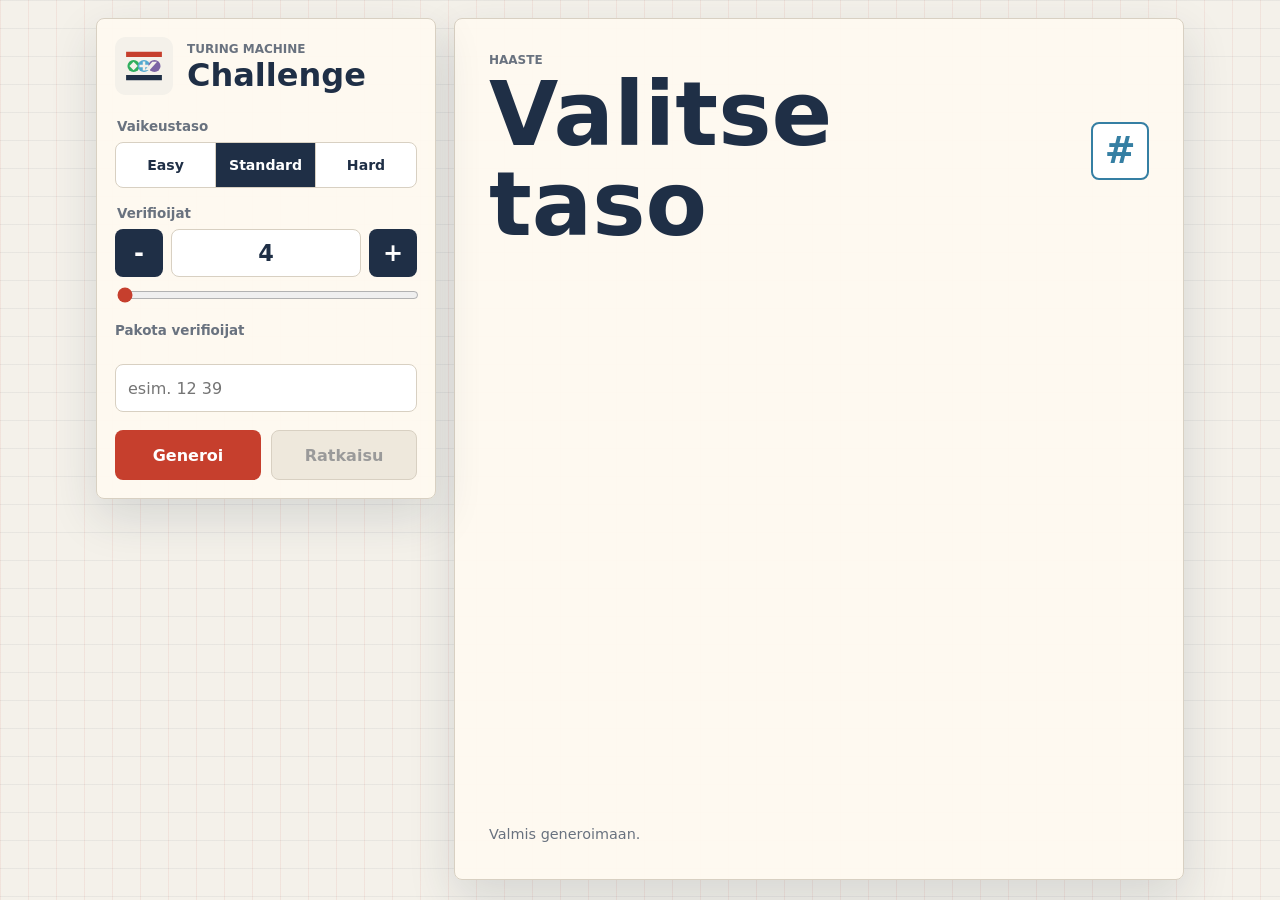
==== index.html @ 28b514d1 "number entry" ====
<!doctype html>
<html lang="fi">
  <head>
    <meta charset="utf-8">
    <meta name="viewport" content="width=device-width, initial-scale=1, viewport-fit=cover">
    <meta name="theme-color" content="#f4f1ea">
    <meta name="apple-mobile-web-app-capable" content="yes">
    <meta name="apple-mobile-web-app-status-bar-style" content="default">
    <meta name="apple-mobile-web-app-title" content="Turing">
    <title>Turing Challenge</title>
    <link rel="manifest" href="manifest.webmanifest">
    <link rel="apple-touch-icon" href="icon.svg">
    <link rel="icon" href="icon.svg" type="image/svg+xml">
    <link rel="stylesheet" href="styles.css?v=3">
  </head>
  <body>
    <main class="app-shell">
      <section class="control-panel" aria-labelledby="app-title">
        <div class="title-row">
          <img class="app-mark" src="icon.svg" alt="">
          <div>
            <p class="eyebrow">Turing Machine</p>
            <h1 id="app-title">Challenge</h1>
          </div>
        </div>

        <form id="challenge-form" class="settings">
          <fieldset>
            <legend>Vaikeustaso</legend>
            <div class="segmented" role="radiogroup" aria-label="Vaikeustaso">
              <label><input type="radio" name="difficulty" value="EASY"><span>Easy</span></label>
              <label><input type="radio" name="difficulty" value="STANDARD" checked><span>Standard</span></label>
              <label><input type="radio" name="difficulty" value="HARD"><span>Hard</span></label>
            </div>
          </fieldset>

          <fieldset>
            <legend>Verifioijat</legend>
            <div class="stepper" role="group" aria-label="Verifioijien määrä">
              <button class="icon-button" type="button" id="decrease-verifiers" aria-label="Vahenna">-</button>
              <output id="verifier-count" for="verifier-range">4</output>
              <button class="icon-button" type="button" id="increase-verifiers" aria-label="Lisää">+</button>
              <input id="verifier-range" name="nbVerif" type="range" min="4" max="6" value="4">
            </div>
          </fieldset>

          <label class="field-label" for="include-verifiers">Pakota verifioijat</label>
          <input id="include-verifiers" name="includeVerifiers" inputmode="text" autocomplete="off" placeholder="esim. 12 39">

          <div class="actions">
            <button class="primary-button" type="submit">Generoi</button>
            <button class="secondary-button" type="button" id="show-solution" disabled>Ratkaisu</button>
          </div>
        </form>
      </section>

      <section class="challenge-panel" aria-live="polite">
        <div class="challenge-header">
          <div>
            <p class="eyebrow">Haaste</p>
            <h2 id="challenge-title">Valitse taso</h2>
          </div>
          <div class="symbol-badge" id="symbol-badge">#</div>
        </div>

        <ol id="verifier-list" class="verifier-list"></ol>

        <div class="solution-panel" id="solution-panel" hidden>
          <p class="eyebrow">Ratkaisu</p>
          <div class="code-display" id="solution-code"></div>
          <p id="criteria-list" class="criteria-list"></p>
        </div>

        <p id="status-line" class="status-line">Valmis generoimaan.</p>
      </section>
    </main>

    <script src="app.js?v=3" defer></script>
  </body>
</html>
---- styles.css ----
:root {
  color-scheme: light;
  --paper: #f4f1ea;
  --ink: #1f2f46;
  --muted: #69727f;
  --line: #d8d0c2;
  --panel: #fffaf1;
  --red: #c63f2d;
  --green: #2fae5e;
  --blue: #357fa3;
  --violet: #725b9d;
  --gold: #b77f39;
  --shadow: 0 18px 48px rgba(31, 47, 70, 0.14);
  font-family: ui-sans-serif, system-ui, -apple-system, BlinkMacSystemFont, "Segoe UI", sans-serif;
}

* {
  box-sizing: border-box;
}

html {
  min-height: 100%;
  background: var(--paper);
}

body {
  min-height: 100vh;
  margin: 0;
  color: var(--ink);
  background:
    linear-gradient(90deg, rgba(198, 63, 45, 0.08) 0 1px, transparent 1px 100%),
    linear-gradient(180deg, rgba(31, 47, 70, 0.06) 0 1px, transparent 1px 100%),
    var(--paper);
  background-size: 28px 28px;
}

button,
input {
  font: inherit;
}

button {
  border: 0;
  cursor: pointer;
}

.app-shell {
  width: min(1120px, 100%);
  min-height: 100vh;
  margin: 0 auto;
  padding: max(18px, env(safe-area-inset-top)) max(16px, env(safe-area-inset-right)) max(20px, env(safe-area-inset-bottom)) max(16px, env(safe-area-inset-left));
  display: grid;
  grid-template-columns: 340px minmax(0, 1fr);
  gap: 18px;
  align-items: stretch;
}

.control-panel,
.challenge-panel {
  border: 1px solid var(--line);
  background: rgba(255, 250, 241, 0.94);
  box-shadow: var(--shadow);
}

.control-panel {
  padding: 18px;
  border-radius: 8px;
  align-self: start;
  position: sticky;
  top: 16px;
}

.challenge-panel {
  min-height: calc(100vh - 40px);
  padding: clamp(18px, 4vw, 34px);
  border-radius: 8px;
  display: flex;
  flex-direction: column;
}

.title-row,
.challenge-header {
  display: flex;
  align-items: center;
  justify-content: space-between;
  gap: 14px;
}

.title-row {
  justify-content: flex-start;
  margin-bottom: 24px;
}

.app-mark {
  width: 58px;
  height: 58px;
  flex: 0 0 auto;
}

.eyebrow {
  margin: 0 0 3px;
  color: var(--muted);
  font-size: 0.75rem;
  font-weight: 800;
  letter-spacing: 0;
  text-transform: uppercase;
}

h1,
h2 {
  margin: 0;
  line-height: 1;
  letter-spacing: 0;
}

h1 {
  font-size: 2rem;
}

h2 {
  font-size: clamp(2rem, 7vw, 5.8rem);
}

.settings {
  display: grid;
  gap: 18px;
}

fieldset {
  min-width: 0;
  margin: 0;
  padding: 0;
  border: 0;
}

legend,
.field-label {
  display: block;
  margin-bottom: 8px;
  color: var(--muted);
  font-size: 0.84rem;
  font-weight: 750;
}

.segmented {
  display: grid;
  grid-template-columns: repeat(3, minmax(0, 1fr));
  border: 1px solid var(--line);
  border-radius: 8px;
  overflow: hidden;
  background: #ffffff;
}

.segmented label {
  min-width: 0;
}

.segmented input {
  position: absolute;
  opacity: 0;
  pointer-events: none;
}

.segmented span {
  display: grid;
  min-height: 44px;
  place-items: center;
  padding: 0 8px;
  color: var(--ink);
  font-size: 0.88rem;
  font-weight: 750;
  border-right: 1px solid var(--line);
}

.segmented label:last-child span {
  border-right: 0;
}

.segmented input:checked + span {
  color: white;
  background: var(--ink);
}

.stepper {
  display: grid;
  grid-template-columns: 48px 1fr 48px;
  gap: 8px;
  align-items: center;
}

.icon-button {
  width: 48px;
  height: 48px;
  border-radius: 8px;
  color: white;
  background: var(--ink);
  font-size: 1.5rem;
  font-weight: 800;
}

#verifier-count {
  display: grid;
  height: 48px;
  place-items: center;
  border: 1px solid var(--line);
  border-radius: 8px;
  background: white;
  font-size: 1.4rem;
  font-weight: 850;
}

#verifier-range {
  grid-column: 1 / -1;
  width: 100%;
  accent-color: var(--red);
}

#include-verifiers {
  width: 100%;
  height: 48px;
  padding: 0 12px;
  border: 1px solid var(--line);
  border-radius: 8px;
  color: var(--ink);
  background: white;
  outline: 0;
}

#include-verifiers:focus {
  border-color: var(--blue);
  box-shadow: 0 0 0 3px rgba(53, 127, 163, 0.18);
}

.actions {
  display: grid;
  grid-template-columns: 1fr 1fr;
  gap: 10px;
}

.primary-button,
.secondary-button {
  min-height: 50px;
  border-radius: 8px;
  font-weight: 850;
}

.primary-button {
  color: white;
  background: var(--red);
}

.secondary-button {
  color: var(--ink);
  border: 1px solid var(--line);
  background: white;
}

.secondary-button:disabled {
  color: #9a9a9a;
  cursor: default;
  background: #eee8dc;
}

.symbol-badge {
  width: 58px;
  height: 58px;
  display: grid;
  place-items: center;
  border: 2px solid currentColor;
  border-radius: 8px;
  color: var(--blue);
  background: white;
  font-size: 2.3rem;
  font-weight: 900;
  line-height: 1;
}

.symbol-badge.lozenge {
  color: var(--green);
}

.symbol-badge.pound {
  color: var(--gold);
}

.symbol-badge.slash {
  color: var(--blue);
}

.symbol-badge.currency {
  color: var(--violet);
}

.verifier-list {
  width: 100%;
  margin: clamp(24px, 5vw, 46px) 0 0;
  padding: 0;
  display: grid;
  grid-template-columns: repeat(auto-fit, minmax(170px, 1fr));
  gap: 12px;
  list-style: none;
  counter-reset: verifiers;
}

.verifier-card {
  min-height: 132px;
  padding: 14px;
  border: 1px solid var(--line);
  border-radius: 8px;
  background: white;
  counter-increment: verifiers;
}

.verifier-card::before {
  content: counter(verifiers, upper-alpha);
  display: inline-grid;
  width: 32px;
  height: 32px;
  margin-right: 8px;
  place-items: center;
  border-radius: 50%;
  color: white;
  background: var(--green);
  font-weight: 900;
}

.verifier-number {
  display: inline-grid;
  width: 42px;
  height: 32px;
  place-items: center;
  border-radius: 6px;
  color: white;
  background: var(--ink);
  font-size: 1.05rem;
  font-weight: 850;
}

.check-card {
  margin-top: 18px;
  display: flex;
  align-items: baseline;
  justify-content: space-between;
  gap: 12px;
}

.check-number {
  font-size: clamp(2rem, 8vw, 3.9rem);
  line-height: 0.9;
  font-weight: 900;
}

.check-symbol {
  font-size: 2rem;
  font-weight: 900;
}

.solution-panel {
  margin-top: auto;
  padding-top: 24px;
}

.code-display {
  margin-top: 8px;
  display: flex;
  gap: 10px;
}

.code-digit {
  width: 58px;
  height: 64px;
  display: grid;
  place-items: center;
  border-radius: 8px;
  color: white;
  font-size: 2.4rem;
  font-weight: 900;
}

.code-digit.blue {
  background: var(--blue);
}

.code-digit.yellow {
  background: var(--gold);
}

.code-digit.purple {
  background: var(--violet);
}

.criteria-list,
.status-line {
  color: var(--muted);
  line-height: 1.45;
}

.criteria-list {
  margin: 12px 0 0;
  font-family: ui-monospace, SFMono-Regular, Menlo, Consolas, monospace;
  font-size: 0.86rem;
}

.status-line {
  margin: auto 0 0;
  padding-top: 18px;
  font-size: 0.9rem;
}

@media (max-width: 780px) {
  .app-shell {
    min-height: auto;
    grid-template-columns: 1fr;
    gap: 12px;
  }

  .control-panel {
    position: static;
  }

  .challenge-panel {
    min-height: auto;
  }

  .challenge-header {
    align-items: start;
  }

  .challenge-header h2 {
    font-size: 2.1rem;
  }

  .symbol-badge {
    width: 48px;
    height: 48px;
    font-size: 1.9rem;
  }

  .verifier-list {
    grid-template-columns: repeat(2, minmax(0, 1fr));
    gap: 8px;
    margin-top: 18px;
  }

  .verifier-card {
    min-height: 94px;
    padding: 10px;
  }

  .verifier-card::before {
    width: 26px;
    height: 26px;
    margin-right: 6px;
    font-size: 0.78rem;
  }

  .verifier-number {
    width: 36px;
    height: 26px;
    font-size: 0.92rem;
  }

  .check-card {
    margin-top: 12px;
  }

  .check-number {
    font-size: 2.25rem;
  }

  .check-symbol {
    font-size: 1.45rem;
  }

  .status-line {
    padding-top: 12px;
    font-size: 0.82rem;
  }
}

@media (max-width: 420px) {
  .segmented span {
    font-size: 0.78rem;
  }

  .actions {
    grid-template-columns: 1fr;
  }

  .challenge-panel {
    padding: 16px;
  }

  .verifier-list {
    grid-template-columns: repeat(2, minmax(0, 1fr));
  }
}
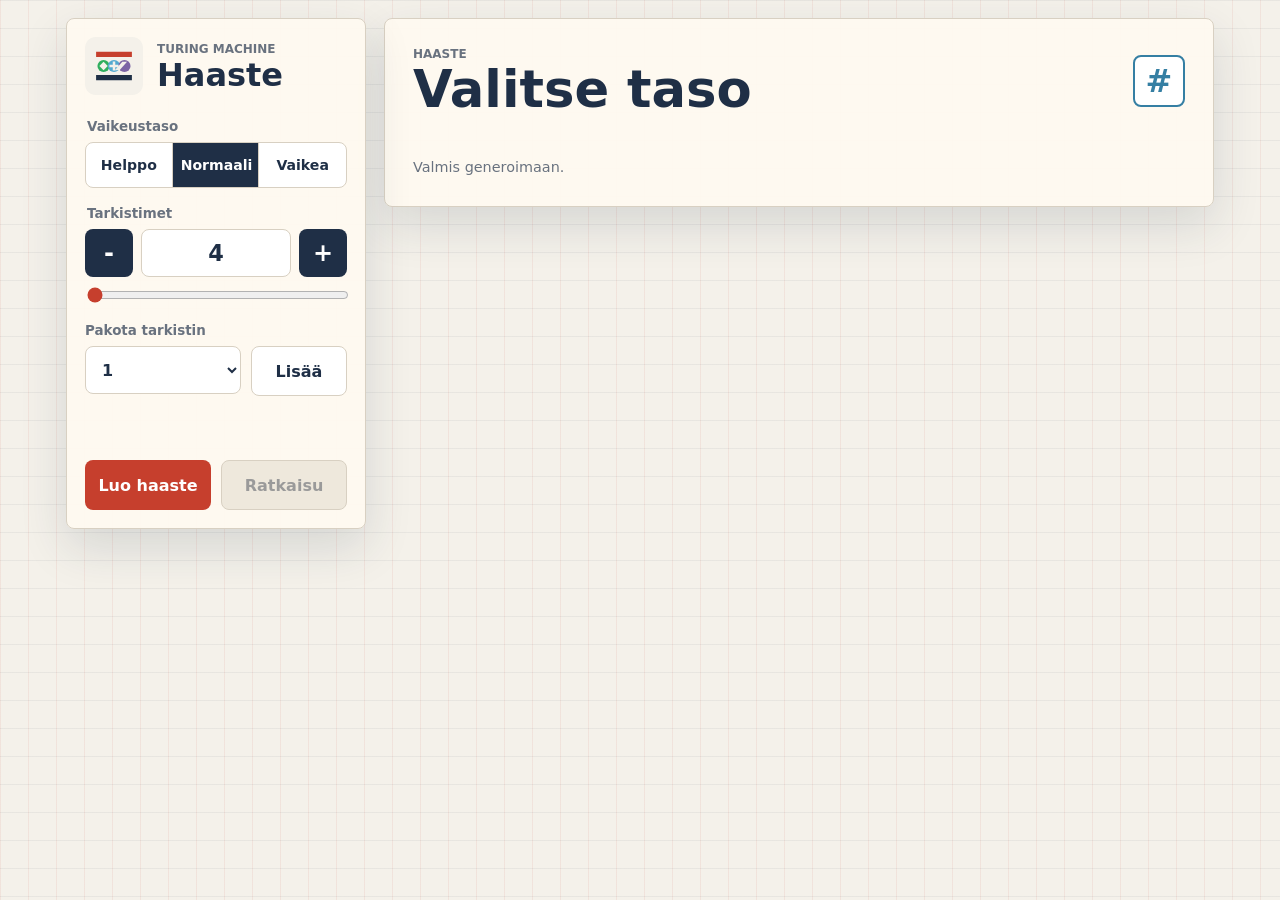
==== commit f7f60c89: "styles" ====
--- a/index.html
+++ b/index.html
@@ -6,12 +6,12 @@
     <meta name="theme-color" content="#f4f1ea">
     <meta name="apple-mobile-web-app-capable" content="yes">
     <meta name="apple-mobile-web-app-status-bar-style" content="default">
-    <meta name="apple-mobile-web-app-title" content="Turing">
-    <title>Turing Challenge</title>
+    <meta name="apple-mobile-web-app-title" content="Turing-haaste">
+    <title>Turing-haaste</title>
     <link rel="manifest" href="manifest.webmanifest">
     <link rel="apple-touch-icon" href="icon.svg">
     <link rel="icon" href="icon.svg" type="image/svg+xml">
-    <link rel="stylesheet" href="styles.css?v=3">
+    <link rel="stylesheet" href="styles.css?v=15">
   </head>
   <body>
     <main class="app-shell">
@@ -20,7 +20,7 @@
           <img class="app-mark" src="icon.svg" alt="">
           <div>
             <p class="eyebrow">Turing Machine</p>
-            <h1 id="app-title">Challenge</h1>
+            <h1 id="app-title">Haaste</h1>
           </div>
         </div>
 
@@ -28,15 +28,15 @@
           <fieldset>
             <legend>Vaikeustaso</legend>
             <div class="segmented" role="radiogroup" aria-label="Vaikeustaso">
-              <label><input type="radio" name="difficulty" value="EASY"><span>Easy</span></label>
-              <label><input type="radio" name="difficulty" value="STANDARD" checked><span>Standard</span></label>
-              <label><input type="radio" name="difficulty" value="HARD"><span>Hard</span></label>
+              <label><input type="radio" name="difficulty" value="EASY"><span>Helppo</span></label>
+              <label><input type="radio" name="difficulty" value="STANDARD" checked><span>Normaali</span></label>
+              <label><input type="radio" name="difficulty" value="HARD"><span>Vaikea</span></label>
             </div>
           </fieldset>
 
           <fieldset>
-            <legend>Verifioijat</legend>
-            <div class="stepper" role="group" aria-label="Verifioijien määrä">
+            <legend>Tarkistimet</legend>
+            <div class="stepper" role="group" aria-label="Tarkistimien määrä">
               <button class="icon-button" type="button" id="decrease-verifiers" aria-label="Vahenna">-</button>
               <output id="verifier-count" for="verifier-range">4</output>
               <button class="icon-button" type="button" id="increase-verifiers" aria-label="Lisää">+</button>
@@ -44,11 +44,17 @@
             </div>
           </fieldset>
 
-          <label class="field-label" for="include-verifiers">Pakota verifioijat</label>
-          <input id="include-verifiers" name="includeVerifiers" inputmode="text" autocomplete="off" placeholder="esim. 12 39">
+          <div class="forced-picker">
+            <label class="field-label" for="verifier-select">Pakota tarkistin</label>
+            <div class="select-row">
+              <select id="verifier-select" aria-label="Valitse pakotettava tarkistin"></select>
+              <button class="secondary-button add-button" type="button" id="add-verifier">Lisää</button>
+            </div>
+            <div class="chip-list" id="forced-verifiers" aria-label="Pakotetut tarkistimet"></div>
+          </div>
 
           <div class="actions">
-            <button class="primary-button" type="submit">Generoi</button>
+            <button class="primary-button" type="submit">Luo haaste</button>
             <button class="secondary-button" type="button" id="show-solution" disabled>Ratkaisu</button>
           </div>
         </form>
@@ -75,6 +81,6 @@
       </section>
     </main>
 
-    <script src="app.js?v=3" defer></script>
+    <script src="app.js?v=15" defer></script>
   </body>
 </html>
--- a/styles.css
+++ b/styles.css
@@ -45,14 +45,14 @@
 }
 
 .app-shell {
-  width: min(1120px, 100%);
+  width: min(1180px, 100%);
   min-height: 100vh;
   margin: 0 auto;
   padding: max(18px, env(safe-area-inset-top)) max(16px, env(safe-area-inset-right)) max(20px, env(safe-area-inset-bottom)) max(16px, env(safe-area-inset-left));
   display: grid;
-  grid-template-columns: 340px minmax(0, 1fr);
+  grid-template-columns: 300px minmax(0, 1fr);
   gap: 18px;
-  align-items: stretch;
+  align-items: start;
 }
 
 .control-panel,
@@ -71,8 +71,8 @@
 }
 
 .challenge-panel {
-  min-height: calc(100vh - 40px);
-  padding: clamp(18px, 4vw, 34px);
+  min-height: auto;
+  padding: clamp(18px, 3vw, 28px);
   border-radius: 8px;
   display: flex;
   flex-direction: column;
@@ -118,7 +118,7 @@
 }
 
 h2 {
-  font-size: clamp(2rem, 7vw, 5.8rem);
+  font-size: clamp(2rem, 4vw, 3.6rem);
 }
 
 .settings {
@@ -231,6 +231,50 @@
   box-shadow: 0 0 0 3px rgba(53, 127, 163, 0.18);
 }
 
+.forced-picker {
+  min-width: 0;
+}
+
+.select-row {
+  display: grid;
+  grid-template-columns: minmax(0, 1fr) 96px;
+  gap: 10px;
+}
+
+#verifier-select {
+  width: 100%;
+  height: 48px;
+  padding: 0 12px;
+  border: 1px solid var(--line);
+  border-radius: 8px;
+  color: var(--ink);
+  background: white;
+  font: inherit;
+  font-weight: 750;
+}
+
+.add-button {
+  min-height: 48px;
+}
+
+.chip-list {
+  min-height: 36px;
+  margin-top: 10px;
+  display: flex;
+  flex-wrap: wrap;
+  gap: 8px;
+}
+
+.verifier-chip {
+  min-width: 42px;
+  min-height: 34px;
+  padding: 0 10px;
+  border-radius: 999px;
+  color: white;
+  background: var(--ink);
+  font-weight: 850;
+}
+
 .actions {
   display: grid;
   grid-template-columns: 1fr 1fr;
@@ -262,15 +306,15 @@
 }
 
 .symbol-badge {
-  width: 58px;
-  height: 58px;
+  width: 52px;
+  height: 52px;
   display: grid;
   place-items: center;
   border: 2px solid currentColor;
   border-radius: 8px;
   color: var(--blue);
   background: white;
-  font-size: 2.3rem;
+  font-size: 2rem;
   font-weight: 900;
   line-height: 1;
 }
@@ -293,22 +337,38 @@
 
 .verifier-list {
   width: 100%;
-  margin: clamp(24px, 5vw, 46px) 0 0;
+  max-width: 820px;
+  margin: 24px auto 0 0;
   padding: 0;
   display: grid;
-  grid-template-columns: repeat(auto-fit, minmax(170px, 1fr));
+  grid-template-columns: repeat(2, minmax(0, 1fr));
   gap: 12px;
   list-style: none;
   counter-reset: verifiers;
 }
 
+.verifier-list[data-count="5"],
+.verifier-list[data-count="6"] {
+  max-width: 960px;
+  grid-template-columns: repeat(3, minmax(0, 1fr));
+}
+
 .verifier-card {
-  min-height: 132px;
+  min-height: 112px;
   padding: 14px;
   border: 1px solid var(--line);
   border-radius: 8px;
   background: white;
   counter-increment: verifiers;
+  cursor: pointer;
+  transition: border-color 120ms ease, transform 120ms ease;
+}
+
+.verifier-card:focus-visible,
+.verifier-card:hover {
+  border-color: var(--blue);
+  outline: 0;
+  transform: translateY(-1px);
 }
 
 .verifier-card::before {
@@ -337,7 +397,7 @@
 }
 
 .check-card {
-  margin-top: 18px;
+  margin-top: 14px;
   display: flex;
   align-items: baseline;
   justify-content: space-between;
@@ -345,19 +405,39 @@
 }
 
 .check-number {
-  font-size: clamp(2rem, 8vw, 3.9rem);
+  font-size: clamp(2.4rem, 4.4vw, 3.2rem);
   line-height: 0.9;
   font-weight: 900;
 }
 
 .check-symbol {
-  font-size: 2rem;
+  font-size: 1.7rem;
   font-weight: 900;
 }
 
+.verifier-card[data-symbol="lozenge"] .check-number,
+.verifier-card[data-symbol="lozenge"] .check-symbol {
+  color: var(--green);
+}
+
+.verifier-card[data-symbol="pound"] .check-number,
+.verifier-card[data-symbol="pound"] .check-symbol {
+  color: var(--gold);
+}
+
+.verifier-card[data-symbol="slash"] .check-number,
+.verifier-card[data-symbol="slash"] .check-symbol {
+  color: var(--blue);
+}
+
+.verifier-card[data-symbol="currency"] .check-number,
+.verifier-card[data-symbol="currency"] .check-symbol {
+  color: var(--violet);
+}
+
 .solution-panel {
-  margin-top: auto;
-  padding-top: 24px;
+  margin-top: 24px;
+  padding-top: 0;
 }
 
 .code-display {
@@ -370,11 +450,26 @@
   width: 58px;
   height: 64px;
   display: grid;
+  grid-template-rows: 16px 1fr;
   place-items: center;
   border-radius: 8px;
   color: white;
-  font-size: 2.4rem;
+  font-size: 2.1rem;
   font-weight: 900;
+}
+
+.code-digit .color-token {
+  margin: 0;
+  transform: scale(0.82);
+}
+
+.code-digit .color-token.blue {
+  border-bottom-color: white;
+}
+
+.code-digit .color-token.yellow,
+.code-digit .color-token.purple {
+  background: white;
 }
 
 .code-digit.blue {
@@ -401,10 +496,40 @@
   font-size: 0.86rem;
 }
 
+.criteria-row {
+  display: block;
+  margin-top: 4px;
+}
+
 .status-line {
   margin: auto 0 0;
   padding-top: 18px;
   font-size: 0.9rem;
+}
+
+.color-token {
+  display: inline-block;
+  width: 0.92em;
+  height: 0.92em;
+  margin: 0 0.12em;
+  vertical-align: -0.1em;
+}
+
+.color-token.blue {
+  width: 0;
+  height: 0;
+  border-left: 0.52em solid transparent;
+  border-right: 0.52em solid transparent;
+  border-bottom: 0.92em solid var(--blue);
+}
+
+.color-token.yellow {
+  background: var(--gold);
+}
+
+.color-token.purple {
+  border-radius: 50%;
+  background: var(--violet);
 }
 
 @media (max-width: 780px) {
@@ -416,6 +541,15 @@
 
   .control-panel {
     position: static;
+    padding: 16px;
+  }
+
+  .title-row {
+    margin-bottom: 18px;
+  }
+
+  .settings {
+    gap: 14px;
   }
 
   .challenge-panel {
@@ -431,9 +565,9 @@
   }
 
   .symbol-badge {
-    width: 48px;
-    height: 48px;
-    font-size: 1.9rem;
+    width: 44px;
+    height: 44px;
+    font-size: 1.65rem;
   }
 
   .verifier-list {
@@ -461,15 +595,36 @@
   }
 
   .check-card {
-    margin-top: 12px;
+    margin-top: 10px;
+    gap: 6px;
   }
 
   .check-number {
-    font-size: 2.25rem;
+    font-size: 1.82rem;
   }
 
   .check-symbol {
-    font-size: 1.45rem;
+    font-size: 1.05rem;
+  }
+
+  .solution-panel {
+    margin-top: 20px;
+  }
+
+  .code-display {
+    gap: 8px;
+  }
+
+  .code-digit {
+    width: 50px;
+    height: 56px;
+    grid-template-rows: 14px 1fr;
+    font-size: 1.82rem;
+  }
+
+  .criteria-list {
+    font-size: 0.78rem;
+    line-height: 1.35;
   }
 
   .status-line {
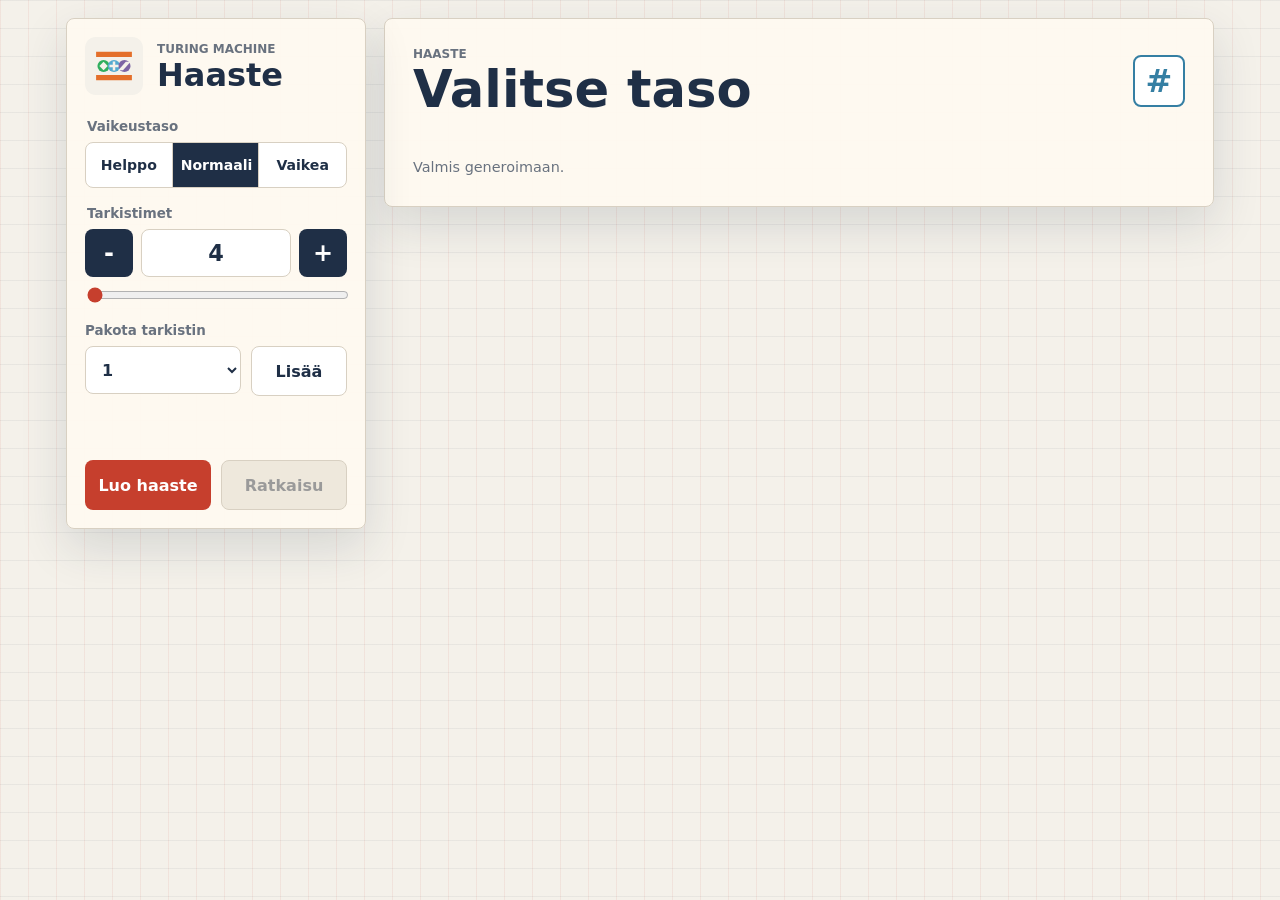
==== commit 6d5218a2: "Add multiplayer game mode" ====
--- a/index.html
+++ b/index.html
@@ -81,6 +81,6 @@
       </section>
     </main>
 
-    <script src="app.js?v=15" defer></script>
+    <script src="app.js?v=16" defer></script>
   </body>
 </html>
--- a/styles.css
+++ b/styles.css
@@ -9,7 +9,7 @@
   --green: #2fae5e;
   --blue: #357fa3;
   --violet: #725b9d;
-  --gold: #b77f39;
+  --orange: #e46f2a;
   --shadow: 0 18px 48px rgba(31, 47, 70, 0.14);
   font-family: ui-sans-serif, system-ui, -apple-system, BlinkMacSystemFont, "Segoe UI", sans-serif;
 }
@@ -324,7 +324,7 @@
 }
 
 .symbol-badge.pound {
-  color: var(--gold);
+  color: var(--orange);
 }
 
 .symbol-badge.slash {
@@ -422,7 +422,7 @@
 
 .verifier-card[data-symbol="pound"] .check-number,
 .verifier-card[data-symbol="pound"] .check-symbol {
-  color: var(--gold);
+  color: var(--orange);
 }
 
 .verifier-card[data-symbol="slash"] .check-number,
@@ -477,7 +477,7 @@
 }
 
 .code-digit.yellow {
-  background: var(--gold);
+  background: var(--orange);
 }
 
 .code-digit.purple {
@@ -524,7 +524,7 @@
 }
 
 .color-token.yellow {
-  background: var(--gold);
+  background: var(--orange);
 }
 
 .color-token.purple {
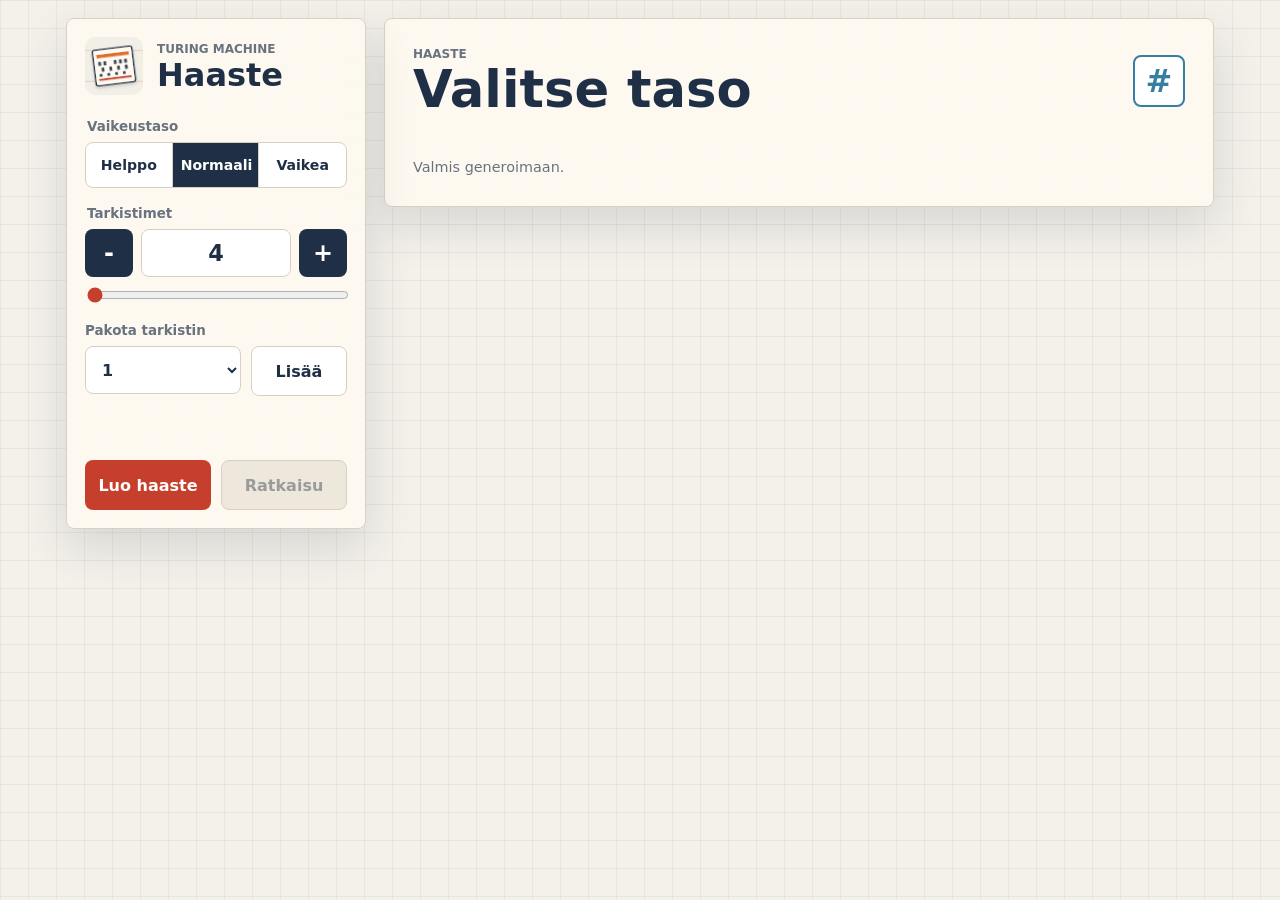
==== commit aec95f68: "Generate game puzzles in worker" ====
--- a/index.html
+++ b/index.html
@@ -81,6 +81,6 @@
       </section>
     </main>
 
-    <script src="app.js?v=16" defer></script>
+    <script src="app.js?v=18" defer></script>
   </body>
 </html>
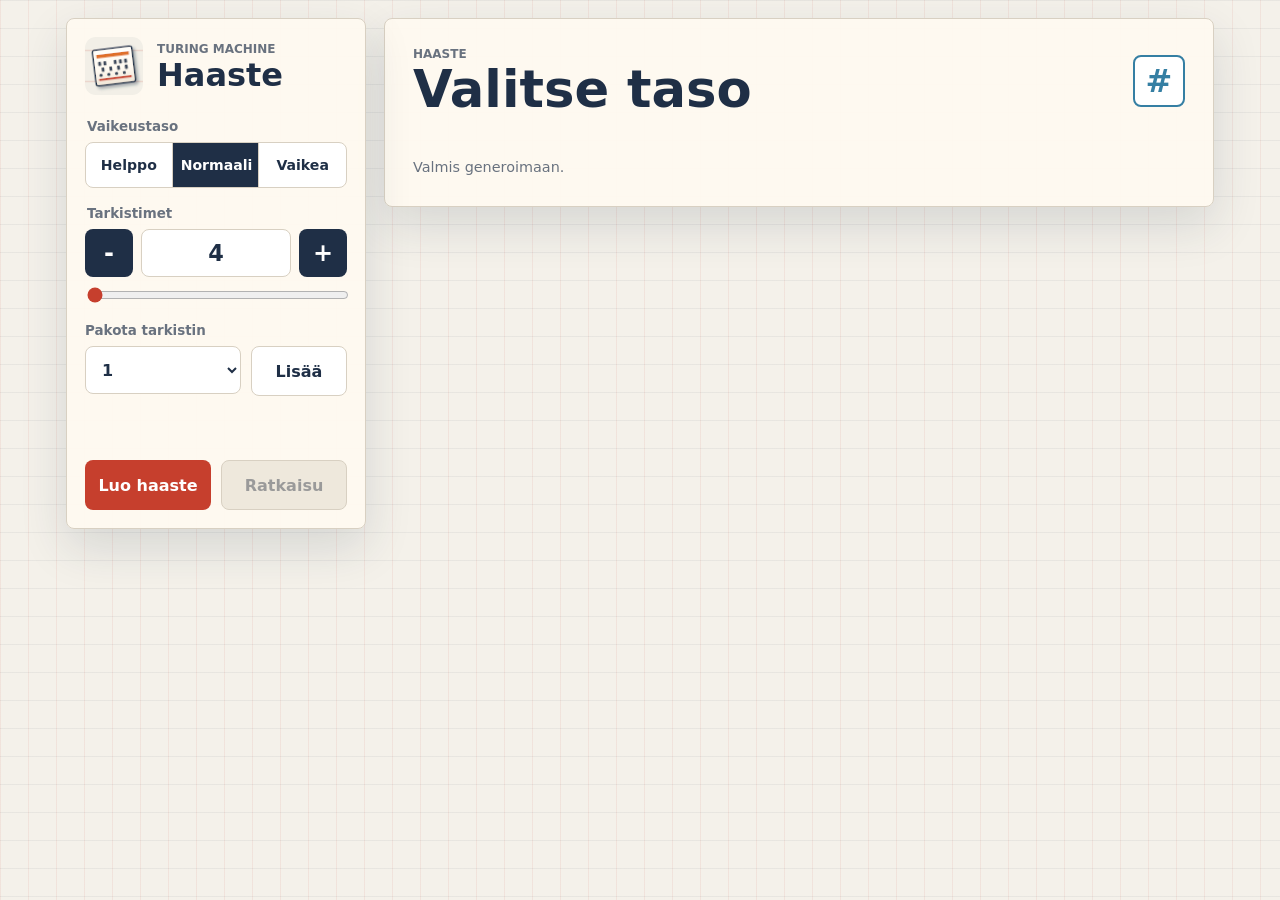
==== commit 2514000a: "Keep challenge generator searching in worker" ====
--- a/index.html
+++ b/index.html
@@ -11,7 +11,7 @@
     <link rel="manifest" href="manifest.webmanifest">
     <link rel="apple-touch-icon" href="icon.svg">
     <link rel="icon" href="icon.svg" type="image/svg+xml">
-    <link rel="stylesheet" href="styles.css?v=15">
+    <link rel="stylesheet" href="styles.css?v=16">
   </head>
   <body>
     <main class="app-shell">
@@ -81,6 +81,6 @@
       </section>
     </main>
 
-    <script src="app.js?v=18" defer></script>
+    <script src="app.js?v=19" defer></script>
   </body>
 </html>
--- a/styles.css
+++ b/styles.css
@@ -507,6 +507,29 @@
   font-size: 0.9rem;
 }
 
+.status-line.busy {
+  display: flex;
+  align-items: center;
+  gap: 9px;
+}
+
+.status-line.busy::before {
+  content: "";
+  width: 18px;
+  height: 18px;
+  flex: 0 0 auto;
+  border: 3px solid rgba(31, 47, 70, 0.2);
+  border-top-color: var(--ink);
+  border-radius: 50%;
+  animation: status-spinner 0.75s linear infinite;
+}
+
+@keyframes status-spinner {
+  to {
+    transform: rotate(360deg);
+  }
+}
+
 .color-token {
   display: inline-block;
   width: 0.92em;
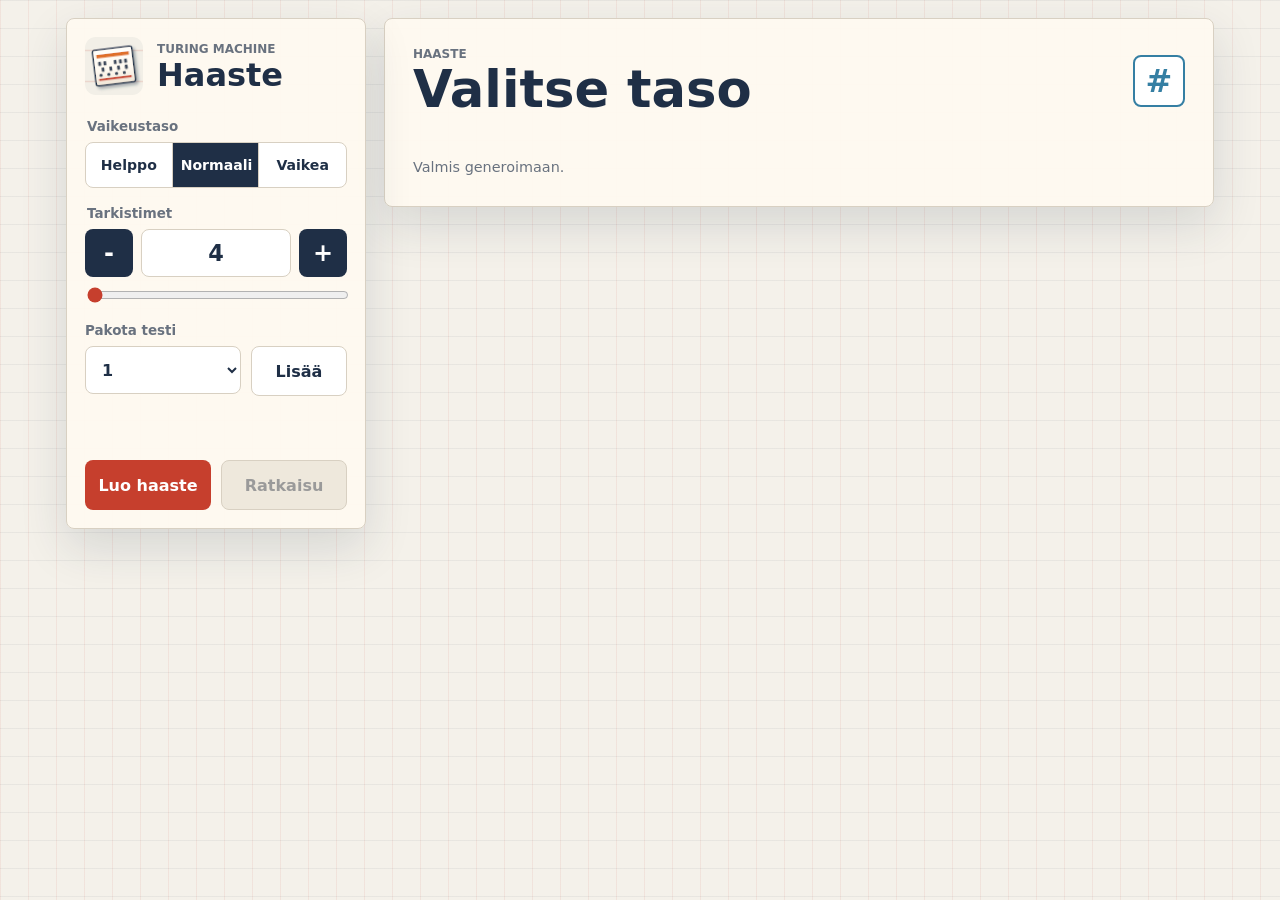
==== commit 57707162: "Clarify test terminology" ====
--- a/index.html
+++ b/index.html
@@ -4,7 +4,7 @@
     <meta charset="utf-8">
     <meta name="viewport" content="width=device-width, initial-scale=1, viewport-fit=cover">
     <meta name="theme-color" content="#f4f1ea">
-    <meta name="apple-mobile-web-app-capable" content="yes">
+    <meta name="mobile-web-app-capable" content="yes">
     <meta name="apple-mobile-web-app-status-bar-style" content="default">
     <meta name="apple-mobile-web-app-title" content="Turing-haaste">
     <title>Turing-haaste</title>
@@ -45,12 +45,12 @@
           </fieldset>
 
           <div class="forced-picker">
-            <label class="field-label" for="verifier-select">Pakota tarkistin</label>
+            <label class="field-label" for="verifier-select">Pakota testi</label>
             <div class="select-row">
-              <select id="verifier-select" aria-label="Valitse pakotettava tarkistin"></select>
+              <select id="verifier-select" aria-label="Valitse pakotettava testi"></select>
               <button class="secondary-button add-button" type="button" id="add-verifier">Lisää</button>
             </div>
-            <div class="chip-list" id="forced-verifiers" aria-label="Pakotetut tarkistimet"></div>
+            <div class="chip-list" id="forced-verifiers" aria-label="Pakotetut testit"></div>
           </div>
 
           <div class="actions">
@@ -81,6 +81,6 @@
       </section>
     </main>
 
-    <script src="app.js?v=19" defer></script>
+    <script src="app.js?v=20" defer></script>
   </body>
 </html>
